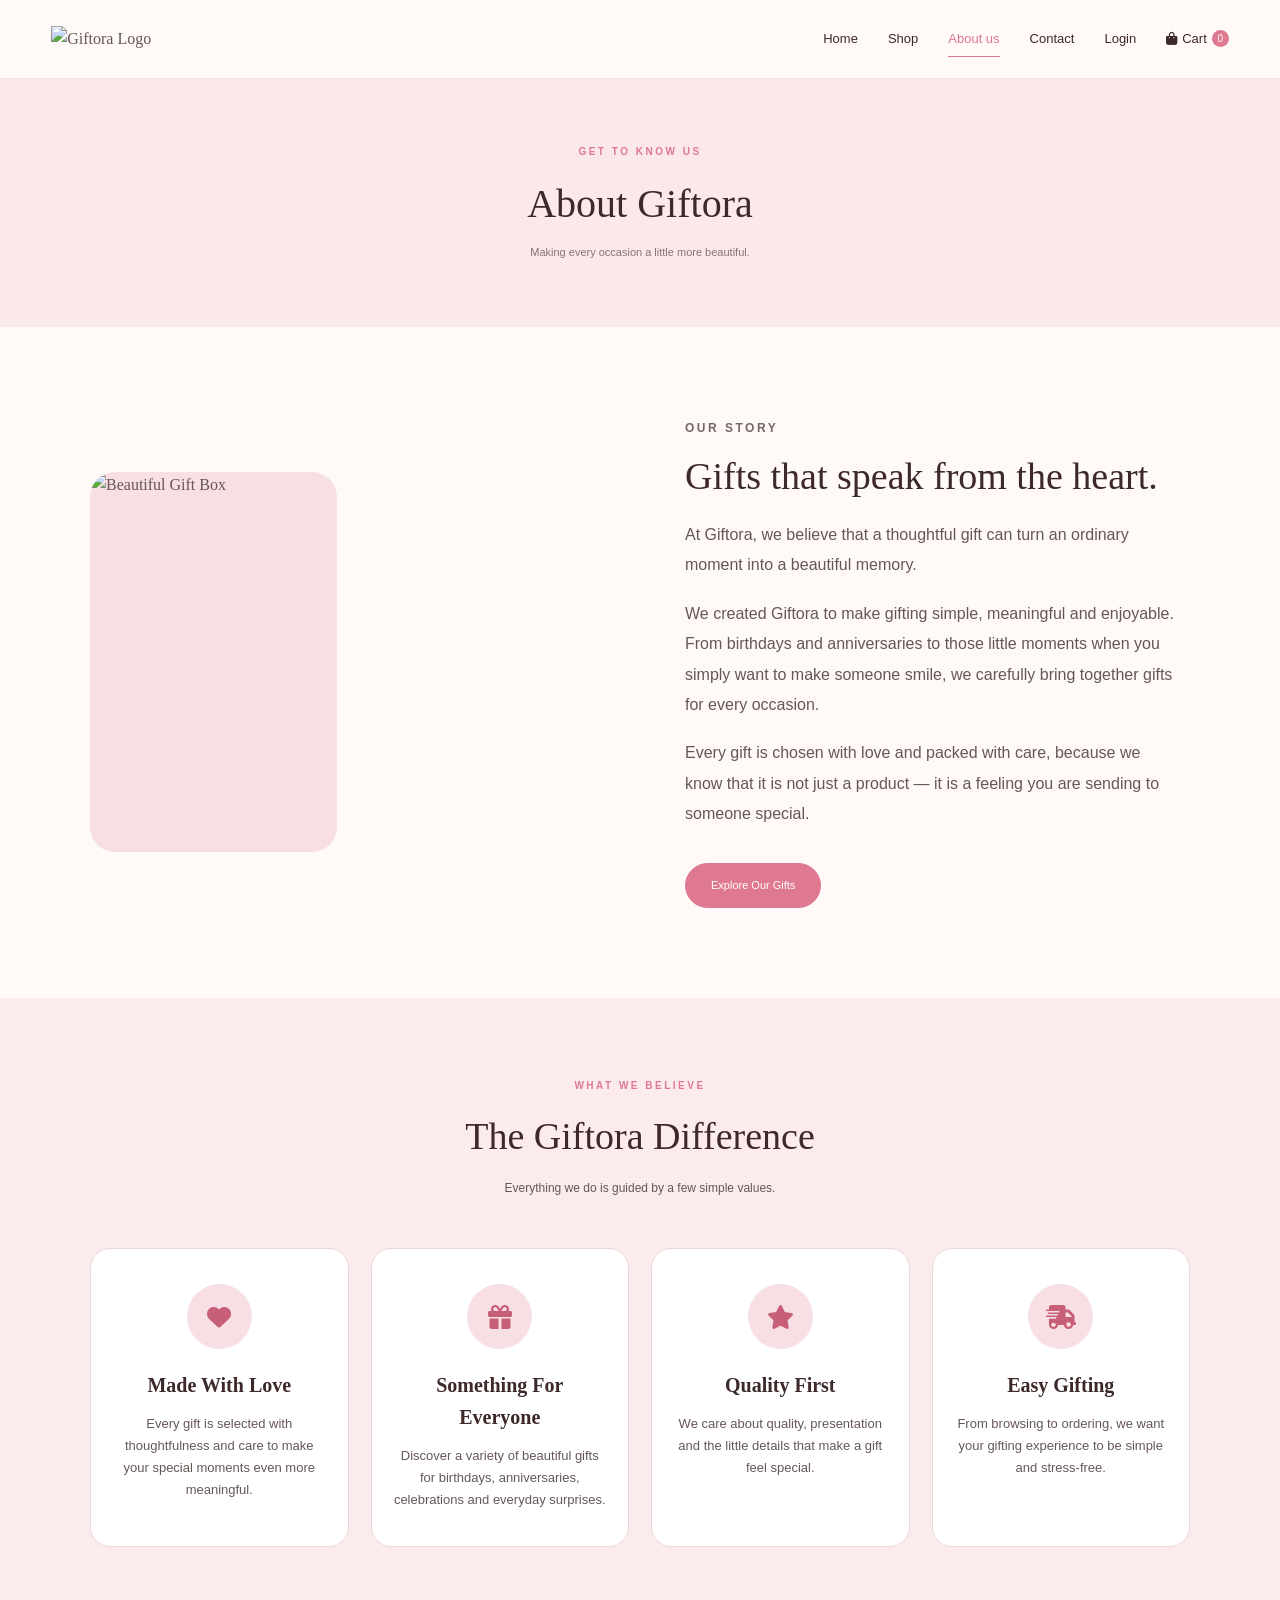
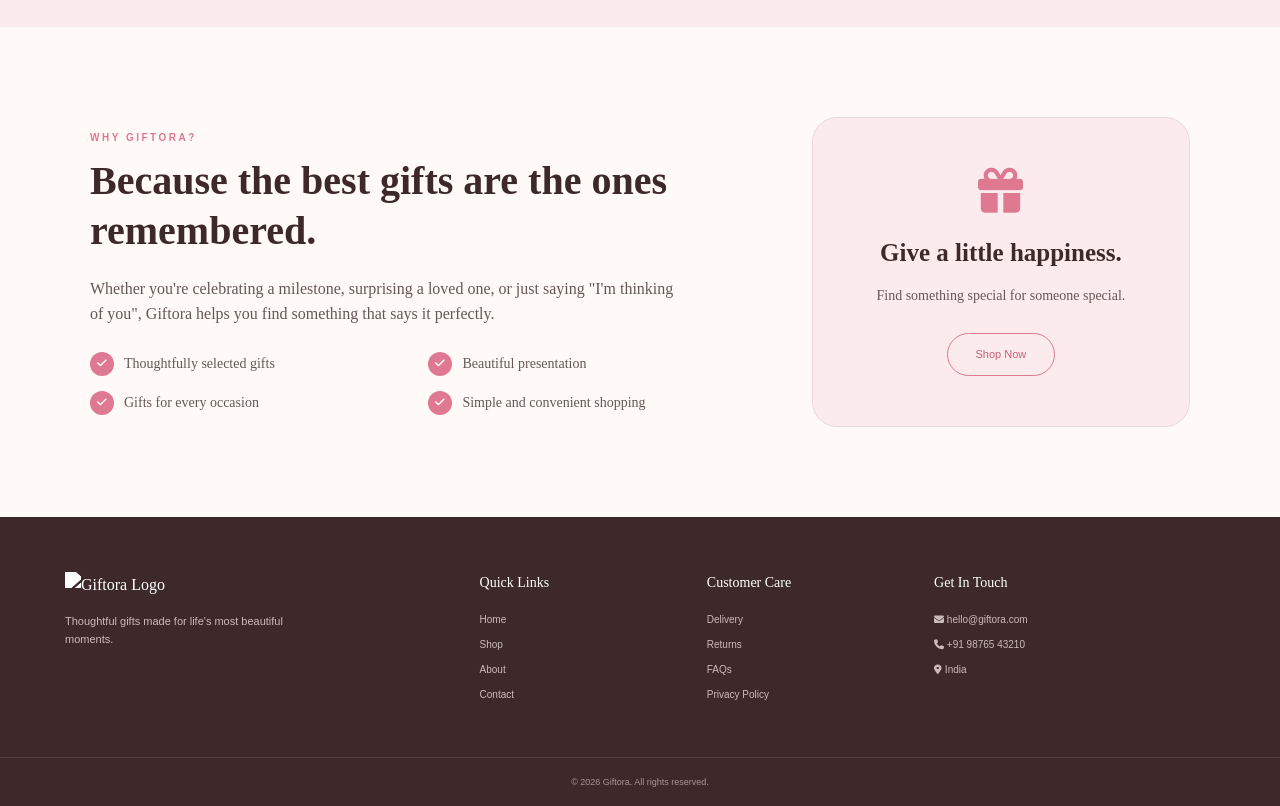
==== about.html @ 04ba8bd1 "Add files via upload" ====
<!DOCTYPE html>
<html lang="en">

<head>
    <meta charset="UTF-8">

    <meta name="viewport"
        content="width=device-width, initial-scale=1.0">

    <title>Giftora | About Us</title>

   <link rel="stylesheet" href="style.css">

    <!-- Font Awesome -->
    <link rel="stylesheet"
        href="https://cdnjs.cloudflare.com/ajax/libs/font-awesome/6.5.2/css/all.min.css">
</head>


<body>


<!-- =====================================================
     NAVBAR
===================================================== -->

<header class="navbar">

    <div class="nav-container">

        <a href="index.html" class="logo">
            <img src="images/logo.png"
                 alt="Giftora Logo">
        </a>


        <nav class="nav-links" id="navLinks">

            <a href="index.html">
                Home
            </a>

            <a href="products.html">
                Shop
            </a>

            <a href="about.html" class="active">
                About us
            </a>

            <a href="contact.html">
                Contact
            </a>

            <a href="login.html">
                Login
            </a>

            <a href="cart.html" class="cart-link">

                <i class="fa-solid fa-bag-shopping"></i>

                Cart

                <span id="cart-count">0</span>

            </a>

        </nav>


        <button class="menu-btn"
                id="menuBtn"
                aria-label="Open menu">

            <i class="fa-solid fa-bars"></i>

        </button>

    </div>

</header>



<!-- =====================================================
     PAGE HEADER
===================================================== -->

<section class="page-header">

    <p class="eyebrow">
        GET TO KNOW US
    </p>

    <h1>
        About Giftora
    </h1>

    <p>
        Making every occasion a little more beautiful.
    </p>

</section>



<!-- =====================================================
     OUR STORY
===================================================== -->

<section class="about-story">

    <div class="about-image">

        <img src="images/gift.jpg"
             alt="Beautiful Gift Box">

    </div>


    <div class="about-content">

        <p class="eyebrow">
            OUR STORY
        </p>

        <h2>
            Gifts that speak
            from the heart.
        </h2>

        <p>
            At Giftora, we believe that a thoughtful gift
            can turn an ordinary moment into a beautiful
            memory.
        </p>

        <p>
            We created Giftora to make gifting simple,
            meaningful and enjoyable. From birthdays and
            anniversaries to those little moments when you
            simply want to make someone smile, we carefully
            bring together gifts for every occasion.
        </p>

        <p>
            Every gift is chosen with love and packed with
            care, because we know that it is not just a
            product — it is a feeling you are sending to
            someone special.
        </p>

        <a href="products.html"
           class="primary-btn">

            Explore Our Gifts

        </a>

    </div>

</section>



<!-- =====================================================
     OUR VALUES
===================================================== -->

<section class="about-values">

    <div class="section-heading">

        <p class="eyebrow">
            WHAT WE BELIEVE
        </p>

        <h2>
            The Giftora Difference
        </h2>

        <p>
            Everything we do is guided by a few simple
            values.
        </p>

    </div>


    <div class="values-grid">


        <!-- VALUE 1 -->

        <div class="value-card">

            <div class="value-icon">

                <i class="fa-solid fa-heart"></i>

            </div>

            <h3>
                Made With Love
            </h3>

            <p>
                Every gift is selected with thoughtfulness
                and care to make your special moments even
                more meaningful.
            </p>

        </div>



        <!-- VALUE 2 -->

        <div class="value-card">

            <div class="value-icon">

                <i class="fa-solid fa-gift"></i>

            </div>

            <h3>
                Something For Everyone
            </h3>

            <p>
                Discover a variety of beautiful gifts for
                birthdays, anniversaries, celebrations and
                everyday surprises.
            </p>

        </div>



        <!-- VALUE 3 -->

        <div class="value-card">

            <div class="value-icon">

                <i class="fa-solid fa-star"></i>

            </div>

            <h3>
                Quality First
            </h3>

            <p>
                We care about quality, presentation and the
                little details that make a gift feel special.
            </p>

        </div>



        <!-- VALUE 4 -->

        <div class="value-card">

            <div class="value-icon">

                <i class="fa-solid fa-truck-fast"></i>

            </div>

            <h3>
                Easy Gifting
            </h3>

            <p>
                From browsing to ordering, we want your
                gifting experience to be simple and
                stress-free.
            </p>

        </div>

    </div>

</section>



<!-- =====================================================
     WHY GIFTORA
===================================================== -->

<section class="about-highlight">

    <div class="highlight-content">

        <p class="eyebrow">
            WHY GIFTORA?
        </p>

        <h2>
            Because the best gifts
            are the ones remembered.
        </h2>

        <p>
            Whether you're celebrating a milestone,
            surprising a loved one, or just saying
            "I'm thinking of you", Giftora helps you
            find something that says it perfectly.
        </p>


        <div class="highlight-points">

            <div class="highlight-point">

                <i class="fa-solid fa-check"></i>

                <span>
                    Thoughtfully selected gifts
                </span>

            </div>


            <div class="highlight-point">

                <i class="fa-solid fa-check"></i>

                <span>
                    Beautiful presentation
                </span>

            </div>


            <div class="highlight-point">

                <i class="fa-solid fa-check"></i>

                <span>
                    Gifts for every occasion
                </span>

            </div>


            <div class="highlight-point">

                <i class="fa-solid fa-check"></i>

                <span>
                    Simple and convenient shopping
                </span>

            </div>

        </div>

    </div>


    <div class="highlight-box">

        <i class="fa-solid fa-gift"></i>

        <h3>
            Give a little happiness.
        </h3>

        <p>
            Find something special for someone special.
        </p>

        <a href="products.html"
           class="secondary-btn">

            Shop Now

        </a>

    </div>

</section>



<!-- =====================================================
     FOOTER
===================================================== -->

<footer>

    <div class="footer-container">


        <!-- BRAND -->

        <div class="footer-brand">

            <img src="images/logo.png"
                 alt="Giftora Logo">

            <p>
                Thoughtful gifts made for life's
                most beautiful moments.
            </p>

        </div>



        <!-- QUICK LINKS -->

        <div class="footer-column">

            <h3>
                Quick Links
            </h3>

            <a href="index.html">
                Home
            </a>

            <a href="products.html">
                Shop
            </a>

            <a href="about.html">
                About
            </a>

            <a href="contact.html">
                Contact
            </a>

        </div>



        <!-- CUSTOMER CARE -->

        <div class="footer-column">

            <h3>
                Customer Care
            </h3>

            <a href="#">
                Delivery
            </a>

            <a href="#">
                Returns
            </a>

            <a href="#">
                FAQs
            </a>

            <a href="#">
                Privacy Policy
            </a>

        </div>



        <!-- CONTACT -->

        <div class="footer-column">

            <h3>
                Get In Touch
            </h3>

            <p>
                <i class="fa-solid fa-envelope"></i>
                hello@giftora.com
            </p>

            <p>
                <i class="fa-solid fa-phone"></i>
                +91 98765 43210
            </p>

            <p>
                <i class="fa-solid fa-location-dot"></i>
                India
            </p>

        </div>

    </div>


    <div class="footer-bottom">

        <p>
            © 2026 Giftora. All rights reserved.
        </p>

    </div>

</footer>



<!-- =====================================================
     JAVASCRIPT
===================================================== -->

<script>

/* MOBILE MENU */

const menuBtn = document.getElementById("menuBtn");
const navLinks = document.getElementById("navLinks");

if (menuBtn) {

    menuBtn.addEventListener("click", function () {

        navLinks.classList.toggle("show");

    });

}


/* CART COUNT */

function updateCartCount() {

    const cart =
        JSON.parse(
            localStorage.getItem("giftoraCart")
        ) || [];


    const count =
        cart.reduce(function(total, item) {

            return total + (item.quantity || 0);

        }, 0);


    const cartCount =
        document.getElementById("cart-count");


    if (cartCount) {

        cartCount.textContent = count;

    }

}


updateCartCount();

</script>


</body>

</html>
---- style.css ----
* {
margin: 0;
padding: 0;
box-sizing: border-box;
}
:root {
--cream: #fffaf7;
--light-pink: #fcebed;
--soft-pink: #f7dfe4;
--pink: #df7891;
--dark-pink: #c85f79;
--brown: #3d2929;
--text: #665757;
--white: #ffffff;
--border: #ead9d9;
}
html {
scroll-behavior: smooth;
}
body {
font-family: Georgia, "Times New Roman", serif;
background: var(--cream);
color: var(--text);
line-height: 1.6;
}
a {
text-decoration: none;
color: inherit;
}
button,
input {
font-family: inherit;
}
img {
max-width: 100%;
display: block;
}
.navbar {
width: 100%;
background: rgba(255, 250, 247, 0.98);
border-bottom: 1px solid #eee1df;
position: sticky;
top: 0;
z-index: 1000;
}
.nav-container {
width: 92%;
max-width: 1200px;
min-height: 78px;
margin: auto;
display: flex;
align-items: center;
justify-content: space-between;
}
.logo {
display: flex;
align-items: center;
width: 125px;
}
.logo img {
width: 125px;
height: auto;
object-fit: contain;
}
.nav-links {
display: flex;
align-items: center;
gap: 30px;
}
.nav-links a {
font-family: Arial, sans-serif;
font-size: 13px;
color: var(--brown);
position: relative;
transition: 0.3s ease;
}
.nav-links a:hover {
color: var(--pink);
}
.nav-links a.active {
color: var(--pink);
}
.nav-links a.active::after {
content: "";
position: absolute;
width: 100%;
height: 1px;
background: var(--pink);
bottom: -8px;
left: 0;
}
.cart-link {
display: flex;
align-items: center;
gap: 5px;
}
#cart-count {
background: var(--pink);
color: white;
font-family: Arial, sans-serif;
font-size: 10px;
min-width: 17px;
height: 17px;
border-radius: 50%;
display: flex;
align-items: center;
justify-content: center;
}
.menu-btn {
display: none;
border: none;
background: transparent;
font-size: 25px;
cursor: pointer;
color: var(--brown);
}
.hero {
background: var(--cream);
padding: 45px 0 55px;
}
.hero-container {
width: 92%;
max-width: 1200px;
min-height: 430px;
margin: auto;
background: #fff3f1;
display: flex;
align-items: center;
justify-content: space-between;
padding: 45px 75px;
overflow: hidden;
}
.hero-content {
width: 52%;
}
.eyebrow {
font-family: Arial, sans-serif;
color: var(--pink);
font-size: 10px;
letter-spacing: 2.5px;
font-weight: 600;
margin-bottom: 12px;
}
.hero h1 {
font-size: clamp(40px, 5vw, 65px);
line-height: 1.05;
color: var(--brown);
font-weight: 500;
margin-bottom: 22px;
}
.hero h1 span {
color: var(--pink);
font-style: italic;
}
.hero-description {
font-family: Arial, sans-serif;
font-size: 14px;
line-height: 1.8;
color: #776767;
max-width: 470px;
margin-bottom: 28px;
}
.hero-buttons {
display: flex;
align-items: center;
gap: 12px;
}
.primary-btn {
display: inline-flex;
align-items: center;
justify-content: center;
background: var(--pink);
color: white;
font-family: Arial, sans-serif;
font-size: 11px;
padding: 11px 22px;
border-radius: 4px;
border: 1px solid var(--pink);
transition: 0.3s ease;
}
.primary-btn:hover {
background: var(--dark-pink);
border-color: var(--dark-pink);
transform: translateY(-2px);
}
.secondary-btn {
display: inline-flex;
align-items: center;
justify-content: center;
color: var(--pink);
font-family: Arial, sans-serif;
font-size: 11px;
padding: 11px 22px;
border: 1px solid var(--pink);
border-radius: 4px;
transition: 0.3s ease;
}
.secondary-btn:hover {
background: var(--pink);
color: white;
}
.hero-image {
    width: 42%;
    display: flex;
    justify-content: center;
    align-items: center;
}

.hero-circle {
    width: 320px;
    height: 320px;
    background: #f5d6dc;
    border-radius: 50%;
    padding: 15px;
    overflow: hidden;

    display: flex;
    justify-content: center;
    align-items: center;
}

.hero-circle img {
    width: 100%;
    height: 100%;
    object-fit: cover;
    object-position: center;
    border-radius: 50%;
    display: block;
}
.section-heading {
text-align: center;
margin-bottom: 38px;
}
.section-heading h2 {
font-size: 31px;
color: var(--brown);
font-weight: 500;
margin-bottom: 8px;
}
.section-heading > p:last-child {
font-family: Arial, sans-serif;
font-size: 12px;
color: #8a7b7b;
}
.occasion-section {
width: 92%;
max-width: 1200px;
margin: auto;
padding: 70px 0;
}
.occasion-grid {
display: grid;
grid-template-columns: repeat(5, 1fr);
gap: 15px;
}
.occasion-card {
background: white;
border: 1px solid var(--border);
min-height: 135px;
padding: 22px 12px;
text-align: center;
transition: 0.3s ease;
}
.occasion-card:hover {
transform: translateY(-5px);
box-shadow: 0 10px 25px rgba(80, 40, 40, 0.08);
}
.occasion-icon {
width: 45px;
height: 45px;
margin: auto auto 10px;
border-radius: 50%;
background: var(--light-pink);
display: flex;
align-items: center;
justify-content: center;
font-size: 21px;
}
.occasion-card h3 {
font-size: 15px;
font-weight: 500;
color: var(--brown);
margin-bottom: 3px;
}
.occasion-card p {
font-family: Arial, sans-serif;
font-size: 9px;
color: #998989;
}
.featured-section {
background: #fff0f2;
padding: 75px 4%;
}
.product-grid {
width: 92%;
max-width: 1200px;
margin: auto;
display: grid;
grid-template-columns: repeat(4, 1fr);
gap: 18px;
}
.product-card {
background: white;
border: 1px solid #eedede;
overflow: hidden;
transition: 0.3s ease;
}
.product-card:hover {
transform: translateY(-5px);
box-shadow: 0 12px 30px rgba(70, 30, 30, 0.08);
}
.product-image {
height: 190px;
background: #f8dfe4;
display: flex;
align-items: center;
justify-content: center;
overflow: hidden;
}
.product-image img {
width: 100%;
height: 100%;
object-fit: cover;
transition: 0.4s ease;
}
.product-card:hover .product-image img {
transform: scale(1.04);
}
.product-info {
padding: 16px;
}
.product-category {
font-family: Arial, sans-serif;
color: var(--pink);
font-size: 9px;
text-transform: uppercase;
letter-spacing: 1px;
margin-bottom: 5px;
}
.product-info h3 {
color: var(--brown);
font-size: 16px;
font-weight: 500;
margin-bottom: 7px;
}
.product-price {
color: var(--pink);
font-family: Arial, sans-serif;
font-weight: bold;
font-size: 14px;
margin-bottom: 13px;
}
.product-actions {
display: flex;
gap: 7px;
}
.add-cart-btn {
flex: 1;
background: var(--pink);
color: white;
border: 1px solid var(--pink);
padding: 8px 5px;
font-family: Arial, sans-serif;
font-size: 10px;
cursor: pointer;
border-radius: 3px;
transition: 0.3s ease;
}
.add-cart-btn:hover {
background: var(--dark-pink);
}
.view-btn {
display: flex;
align-items: center;
justify-content: center;
flex: 0.7;
color: var(--pink);
border: 1px solid var(--pink);
font-family: Arial, sans-serif;
font-size: 10px;
border-radius: 3px;
}
.view-btn:hover {
background: var(--pink);
color: white;
}
.section-button {
text-align: center;
margin-top: 35px;
}
.why-section {
padding: 75px 4%;
background: #fbe9ec;
}
.why-grid {
width: 92%;
max-width: 1100px;
margin: auto;
display: grid;
grid-template-columns: repeat(4, 1fr);
gap: 18px;
}
.why-card {
background: #fffafa;
padding: 25px 18px;
text-align: center;
border: 1px solid #f0dddd;
}
.why-icon {
font-size: 28px;
margin-bottom: 10px;
}
.why-card h3 {
color: var(--brown);
font-size: 15px;
font-weight: 500;
margin-bottom: 8px;
}
.why-card p {
font-family: Arial, sans-serif;
font-size: 10px;
line-height: 1.7;
color: #827272;
}
.how-section {
padding: 75px 4%;
background: var(--cream);
}
.how-grid {
width: 90%;
max-width: 950px;
margin: auto;
display: grid;
grid-template-columns: repeat(3, 1fr);
gap: 35px;
}
.how-card {
position: relative;
text-align: center;
padding: 25px;
}
.step-number {
display: block;
font-family: Arial, sans-serif;
font-size: 11px;
color: var(--pink);
letter-spacing: 2px;
margin-bottom: 15px;
}
.how-card h3 {
font-size: 18px;
color: var(--brown);
font-weight: 500;
margin-bottom: 8px;
}
.how-card p {
font-family: Arial, sans-serif;
font-size: 11px;
color: #847575;
}
.special-section {
background: #f5dfe3;
padding: 65px 20px;
text-align: center;
}
.special-content {
max-width: 650px;
margin: auto;
}
.special-section h2 {
color: var(--brown);
font-size: 35px;
line-height: 1.2;
font-weight: 500;
margin-bottom: 12px;
}
.special-section p:not(.eyebrow) {
font-family: Arial, sans-serif;
font-size: 12px;
color: #786969;
margin-bottom: 23px;
}
.reviews-section {
background: var(--cream);
padding: 75px 4%;
}
.review-grid {
width: 92%;
max-width: 1100px;
margin: auto;
display: grid;
grid-template-columns: repeat(3, 1fr);
gap: 20px;
}
.review-card {
background: white;
border: 1px solid var(--border);
padding: 28px;
text-align: center;
}
.stars {
color: #e4a64e;
font-size: 13px;
letter-spacing: 3px;
margin-bottom: 12px;
}
.review-card > p {
font-family: Arial, sans-serif;
font-size: 11px;
color: #766767;
line-height: 1.8;
margin-bottom: 17px;
}
.review-card h4 {
color: var(--brown);
font-size: 14px;
font-weight: 500;
}
.review-card span {
font-family: Arial, sans-serif;
font-size: 9px;
color: #a49494;
}
footer {
background: var(--brown);
color: white;
padding-top: 55px;
}
.footer-container {
width: 92%;
max-width: 1150px;
margin: auto;
display: grid;
grid-template-columns: 2fr 1fr 1fr 1.5fr;
gap: 40px;
padding-bottom: 45px;
}
.footer-brand {
display: flex;
flex-direction: column;
align-items: flex-start;
}
.footer-brand img {
width: 130px;
height: auto;
max-height: 65px;
object-fit: contain;
display: block;
margin-bottom: 15px;
opacity: 1;
filter: brightness(0) invert(1);
}
.footer-brand p {
font-family: Arial, sans-serif;
color: #cbbbbb;
font-size: 11px;
max-width: 230px;
}
.footer-column h3 {
font-size: 14px;
font-weight: 500;
margin-bottom: 17px;
}
.footer-column a,
.footer-column p {
display: block;
font-family: Arial, sans-serif;
font-size: 10px;
color: #cbbbbb;
margin-bottom: 9px;
transition: 0.3s ease;
}
.footer-column a:hover {
color: white;
}
.footer-bottom {
border-top: 1px solid #574545;
text-align: center;
padding: 17px;
}
.footer-bottom p {
font-family: Arial, sans-serif;
font-size: 9px;
color: #a99595;
}
.page-header {
background: #fbe8eb;
text-align: center;
padding: 65px 20px;
}
.page-header h1 {
font-size: 40px;
color: var(--brown);
font-weight: 500;
margin: 8px 0;
}
.page-header > p:last-child {
font-family: Arial, sans-serif;
font-size: 11px;
color: #847474;
}
.products-page {
width: 92%;
max-width: 1200px;
margin: auto;
padding: 65px 0;
}
.filters {
text-align: center;
margin-bottom: 40px;
}
.filter-btn {
background: transparent;
color: var(--brown);
border: 1px solid #e4cccc;
padding: 9px 20px;
margin: 4px;
border-radius: 20px;
font-family: Arial, sans-serif;
font-size: 10px;
cursor: pointer;
transition: 0.3s ease;
}
.filter-btn:hover,
.filter-btn.active-filter {
background: var(--pink);
color: white;
border-color: var(--pink);
}
.details-container {
width: 92%;
max-width: 1100px;
min-height: 620px;
margin: auto;
padding: 80px 0;
display: flex;
align-items: center;
gap: 70px;
}
.details-image {
width: 50%;
height: 450px;
background: #f7dfe4;
display: flex;
align-items: center;
justify-content: center;
overflow: hidden;
}
.details-image img {
width: 100%;
height: 100%;
object-fit: cover;
}
.details-content {
flex: 1;
}
.details-content h1 {
color: var(--brown);
font-size: 40px;
font-weight: 500;
margin: 8px 0 15px;
}
.details-content .product-price {
font-size: 22px;
}
.details-description {
font-family: Arial, sans-serif;
font-size: 13px;
color: #766767;
line-height: 1.8;
margin: 20px 0 25px;
}
.quantity {
width: 60px;
height: 40px;
border: 1px solid #decaca;
text-align: center;
margin-right: 8px;
}
.about-story {
width: 90%;
max-width: 1100px;
margin: 80px auto;
display: grid;
grid-template-columns: 1fr 1fr;
gap: 70px;
align-items: center;
}
.about-image {
width: 100%;
height: 480px;
overflow: hidden;
border-radius: 25px;
background: var(--soft-pink);
}
.about-image img {
width: 100%;
height: 100%;
object-fit: cover;
display: block;
}
.about-content {
padding: 10px;
}
.about-content h2 {
font-size: 42px;
line-height: 1.2;
color: var(--brown);
margin-bottom: 25px;
}
.about-content p:not(.eyebrow) {
margin-bottom: 18px;
font-size: 16px;
color: var(--text);
}
.about-content .primary-btn {
display: inline-block;
margin-top: 15px;
padding: 13px 25px;
background: var(--pink);
color: var(--white);
text-decoration: none;
border-radius: 25px;
transition: 0.3s ease;
}
.about-content .primary-btn:hover {
background: var(--dark-pink);
transform: translateY(-2px);
}
.about-values {
padding: 80px 5%;
background: var(--light-pink);
}
.about-values .section-heading {
text-align: center;
max-width: 650px;
margin: 0 auto 50px;
}
.about-values .section-heading h2 {
color: var(--brown);
font-size: 38px;
margin-bottom: 12px;
}
.about-values .section-heading > p:last-child {
color: var(--text);
}
.values-grid {
width: 100%;
max-width: 1100px;
margin: auto;
display: grid;
grid-template-columns: repeat(4, 1fr);
gap: 22px;
}
.value-card {
background: var(--white);
padding: 35px 22px;
text-align: center;
border-radius: 20px;
border: 1px solid var(--border);
transition: 0.3s ease;
}
.value-card:hover {
transform: translateY(-7px);
box-shadow: 0 12px 30px rgba(61, 41, 41, 0.08);
}
.value-icon {
width: 65px;
height: 65px;
margin: 0 auto 20px;
display: flex;
align-items: center;
justify-content: center;
border-radius: 50%;
background: var(--soft-pink);
color: var(--dark-pink);
font-size: 24px;
}
.value-card h3 {
color: var(--brown);
font-size: 20px;
margin-bottom: 12px;
}
.value-card p {
font-family: Arial, sans-serif;
color: var(--text);
font-size: 13px;
line-height: 1.7;
}
.about-highlight {
width: 90%;
max-width: 1100px;
margin: 90px auto;
display: grid;
grid-template-columns: 1.4fr 0.8fr;
gap: 60px;
align-items: center;
}
.highlight-content .eyebrow {
margin-bottom: 10px;
}
.highlight-content h2 {
color: var(--brown);
font-size: 40px;
line-height: 1.25;
margin-bottom: 20px;
}
.highlight-content > p:not(.eyebrow) {
max-width: 600px;
margin-bottom: 25px;
}
.highlight-points {
display: grid;
grid-template-columns: 1fr 1fr;
gap: 15px;
}
.highlight-point {
display: flex;
align-items: center;
gap: 10px;
color: var(--text);
font-size: 14px;
}
.highlight-point i {
width: 24px;
height: 24px;
display: flex;
align-items: center;
justify-content: center;
border-radius: 50%;
background: var(--pink);
color: white;
font-size: 11px;
}
.highlight-box {
background: var(--light-pink);
padding: 50px 35px;
text-align: center;
border-radius: 25px;
border: 1px solid var(--border);
}
.highlight-box > i {
font-size: 45px;
color: var(--pink);
margin-bottom: 20px;
}
.highlight-box h3 {
color: var(--brown);
font-size: 25px;
margin-bottom: 12px;
}
.highlight-box p {
font-size: 14px;
margin-bottom: 25px;
}
.highlight-box .secondary-btn {
display: inline-block;
padding: 12px 28px;
border: 1px solid var(--pink);
border-radius: 25px;
color: var(--dark-pink);
text-decoration: none;
transition: 0.3s ease;
}
.highlight-box .secondary-btn:hover {
background: var(--pink);
color: var(--white);
}
@media (max-width: 900px) {
.about-story {
grid-template-columns: 1fr;
gap: 40px;
}
.about-image {
height: 400px;
}
.values-grid {
grid-template-columns: repeat(2, 1fr);
}
.about-highlight {
grid-template-columns: 1fr;
gap: 40px;
}
}
@media (max-width: 600px) {
.about-story {
width: 92%;
margin: 50px auto;
}
.about-image {
height: 300px;
}
.about-content h2 {
font-size: 32px;
}
.about-values {
padding: 60px 5%;
}
.about-values .section-heading h2 {
font-size: 30px;
}
.values-grid {
grid-template-columns: 1fr;
}
.about-highlight {
width: 92%;
margin: 60px auto;
}
.highlight-content h2 {
font-size: 30px;
}
.highlight-points {
grid-template-columns: 1fr;
}
.highlight-box {
padding: 40px 25px;
}
}
.login-page {
min-height: 100vh;
background: #fffaf7;
display: flex;
align-items: center;
justify-content: center;
padding: 40px 20px;
}
.login-container {
width: 100%;
display: flex;
justify-content: center;
align-items: center;
}
.login-card {
width: 100%;
max-width: 570px;
min-height: 470px;
background: #ffffff;
border-radius: 10px;
padding: 55px 70px 50px;
box-shadow:
0 5px 25px rgba(61, 41, 41, 0.04);
}
.login-logo {
display: flex;
justify-content: center;
align-items: center;
margin-bottom: 55px;
text-decoration: none;
}
.login-logo img {
width: 145px;
height: auto;
display: block;
object-fit: contain;
}
.login-field {
display: grid;
grid-template-columns: 80px 15px 1fr;
align-items: center;
margin-bottom: 22px;
}
.login-field label {
font-family: Arial, sans-serif;
font-size: 14px;
color: #3d2929;
}
.login-field > span {
font-family: Arial, sans-serif;
font-size: 14px;
color: #665757;
text-align: center;
}
.login-field input {
width: 100%;
height: 34px;
border: none;
outline: none;
background: #e4e4e4;
padding: 7px 10px;
font-family: Arial, sans-serif;
font-size: 11px;
color: #665757;
}
.login-field input::placeholder {
color: #b7b7b7;
}
.login-field input:focus {
background: #dddddd;
box-shadow:
0 0 0 1px #df7891;
}
.forgot-password {
text-align: right;
margin-top: -8px;
margin-bottom: 18px;
padding-right: 15px;
}
.forgot-password a {
font-family: Arial, sans-serif;
font-size: 10px;
color: #665757;
text-decoration: none;
}
.forgot-password a:hover {
color: #df7891;
}
.login-btn {
display: block;
width: 80px;
height: 28px;
margin: 0 auto;
border: none;
border-radius: 20px;
background: #df7891;
color: #ffffff;
font-family: Arial, sans-serif;
font-size: 10px;
cursor: pointer;
transition: 0.3s ease;
}
.login-btn:hover {
background: #c85f79;
transform: translateY(-1px);
}
.register-text {
text-align: center;
margin-top: 25px;
font-family: Arial, sans-serif;
font-size: 9px;
color: #8a7a7a;
line-height: 1.5;
}
.register-text p {
margin: 0;
}
.register-text a {
color: #665757;
text-decoration: none;
}
.register-text a:hover {
color: #df7891;
}
.login-message {
display: none;
text-align: center;
margin-top: 18px;
font-family: Arial, sans-serif;
font-size: 11px;
}
@media (max-width: 600px) {
.login-page {
padding: 25px 15px;
}
.login-card {
max-width: 100%;
padding: 45px 30px 40px;
min-height: auto;
}
.login-logo {
margin-bottom: 40px;
}
.login-logo img {
width: 125px;
}
.login-field {
grid-template-columns: 70px 12px 1fr;
margin-bottom: 20px;
}
.login-field label {
font-size: 13px;
}
.forgot-password {
padding-right: 5px;
}
}
.cart-navbar {
width: 100%;
min-height: 60px;
background: #ffffff;
display: flex;
align-items: center;
justify-content: space-between;
padding: 8px 6%;
border-bottom: 1px solid #f1e7e7;
}
.cart-logo {
display: flex;
align-items: center;
}
.cart-logo img {
width: 95px;
height: auto;
display: block;
}
.cart-navbar nav {
display: flex;
align-items: center;
gap: 24px;
}
.cart-navbar nav a {
font-family: Arial, sans-serif;
font-size: 10px;
color: #3d2929;
text-decoration: none;
transition: 0.2s ease;
}
.cart-navbar nav a:hover {
color: #df7891;
}
.cart-title {
text-align: center;
background: #fffaf7;
padding: 25px 20px 18px;
}
.cart-title h1 {
color: #3d2929;
font-size: 25px;
font-weight: 500;
margin-bottom: 2px;
}
.cart-title p {
font-family: Arial, sans-serif;
font-size: 9px;
color: #8a7777;
}
.cart-area {
width: 100%;
background: #fcebed;
padding: 20px 7% 35px;
display: grid;
grid-template-columns: 1.35fr 0.65fr;
gap: 25px;
align-items: start;
}
.cart-items-section > h2,
.summary-section > h2 {
color: #3d2929;
font-size: 17px;
font-weight: 500;
margin-bottom: 12px;
}
.figma-cart-box {
background: #ffffff;
border-radius: 8px;
padding: 20px 15px;
min-height: 195px;
}
.figma-cart-item {
width: 100%;
display: flex;
align-items: center;
gap: 15px;
padding: 0 5px 15px;
margin-bottom: 15px;
border-bottom: 1px solid #f0e5e5;
}
.figma-cart-item:last-child {
border-bottom: none;
margin-bottom: 0;
padding-bottom: 0;
}
.figma-product-image {
width: 70px;
height: 60px;
flex-shrink: 0;
background: #fcebed;
border-radius: 6px;
overflow: hidden;
display: flex;
align-items: center;
justify-content: center;
}
.figma-product-image img {
width: 100%;
height: 100%;
object-fit: cover;
display: block;
}
.figma-product-info {
flex: 1;
}
.figma-product-info h3 {
font-size: 11px;
color: #3d2929;
font-weight: 500;
margin-bottom: 2px;
}
.figma-product-info > p {
font-family: Arial, sans-serif;
font-size: 10px;
color: #3d2929;
margin-bottom: 5px;
}
.quantity {
display: flex;
align-items: center;
gap: 5px;
font-family: Arial, sans-serif;
font-size: 8px;
color: #665757;
}
.quantity button {
width: 16px;
height: 16px;
padding: 0;
border: 1px solid #e6cccc;
background: #ffffff;
color: #665757;
border-radius: 2px;
cursor: pointer;
font-size: 10px;
line-height: 14px;
}
.quantity button:hover {
background: #fcebed;
border-color: #df7891;
}
.quantity-number {
min-width: 12px;
text-align: center;
font-size: 9px;
}
.remove-item {
display: block;
margin-top: 5px;
border: none;
background: transparent;
color: #c85f79;
font-family: Arial, sans-serif;
font-size: 7px;
padding: 0;
cursor: pointer;
text-decoration: underline;
}
.remove-item:hover {
color: #9f4059;
}
.figma-empty-cart {
display: none;
background: #ffffff;
border-radius: 8px;
padding: 50px 20px;
text-align: center;
}
.figma-empty-cart p {
font-family: Arial, sans-serif;
font-size: 12px;
color: #665757;
margin-bottom: 12px;
}
.figma-empty-cart a {
display: inline-block;
padding: 7px 16px;
background: #df7891;
color: #ffffff;
border-radius: 15px;
font-family: Arial, sans-serif;
font-size: 9px;
text-decoration: none;
}
.summary-box {
background: #ffffff;
border-radius: 8px;
padding: 28px 25px;
min-height: 195px;
}
.figma-summary-row {
display: flex;
justify-content: space-between;
align-items: center;
margin-bottom: 16px;
font-family: Arial, sans-serif;
font-size: 10px;
color: #3d2929;
}
.figma-summary-row span:last-child {
font-weight: 500;
}
.summary-box hr {
border: none;
border-top: 1px solid #ead9d9;
margin: 15px 0;
}
.figma-total-row {
display: flex;
justify-content: space-between;
align-items: center;
font-family: Arial, sans-serif;
font-size: 11px;
color: #3d2929;
margin-bottom: 25px;
}
.figma-total-row span:last-child {
font-weight: bold;
}
.figma-checkout-btn {
display: block;
width: 105px;
min-height: 32px;
margin: 0 auto;
border: none;
border-radius: 18px;
background: #df7891;
color: #ffffff;
font-family: Arial, sans-serif;
font-size: 8px;
line-height: 1.2;
cursor: pointer;
transition: 0.3s ease;
}
.figma-checkout-btn:hover {
background: #c85f79;
transform: translateY(-1px);
}
.figma-checkout-details {
width: 100%;
background: #fffaf7;
padding: 25px 20px 35px;
text-align: center;
}
.figma-checkout-details h2 {
color: #3d2929;
font-size: 18px;
font-weight: 500;
margin-bottom: 20px;
}
#checkoutForm {
width: 100%;
max-width: 450px;
margin: 0 auto;
}
.checkout-field {
display: grid;
grid-template-columns: 145px 1fr;
align-items: center;
gap: 15px;
margin-bottom: 12px;
text-align: left;
}
.checkout-field label {
font-family: Arial, sans-serif;
font-size: 9px;
color: #3d2929;
}
.checkout-field input {
width: 100%;
height: 26px;
border: none;
outline: none;
background: #dddddd;
padding: 5px 8px;
font-family: Arial, sans-serif;
font-size: 9px;
color: #665757;
}
.checkout-field input:focus {
background: #d5d5d5;
box-shadow: 0 0 0 1px #df7891;
}
.payment-method {
text-align: left;
margin-top: 25px;
margin-left: 160px;
font-family: Arial, sans-serif;
font-size: 9px;
color: #3d2929;
}
.payment-method > p {
margin-bottom: 5px;
font-weight: 500;
}
.payment-method label {
display: block;
margin-bottom: 4px;
cursor: pointer;
}
.payment-method input {
margin-right: 5px;
accent-color: #df7891;
}
.figma-checkout-details .place-order-btn {
display: block;
width: 80px;
height: 27px;
margin: 20px auto 0;
border: none;
border-radius: 15px;
background: #df7891;
color: #ffffff;
font-family: Arial, sans-serif;
font-size: 8px;
cursor: pointer;
transition: 0.3s ease;
}
.figma-checkout-details .place-order-btn:hover {
background: #c85f79;
transform: translateY(-1px);
}
.order-message {
display: none;
margin-top: 12px;
font-family: Arial, sans-serif;
font-size: 10px;
color: #c85f79;
}
@media (max-width: 800px) {
.cart-navbar {
padding: 10px 5%;
}
.cart-navbar nav {
gap: 12px;
}
.cart-navbar nav a {
font-size: 9px;
}
.cart-area {
grid-template-columns: 1fr;
padding: 25px 5%;
}
.summary-section {
width: 100%;
}
}
@media (max-width: 600px) {
.cart-navbar {
min-height: 55px;
padding: 8px 4%;
}
.cart-logo img {
width: 80px;
}
.cart-navbar nav {
gap: 8px;
}
.cart-navbar nav a {
font-size: 7px;
}
.cart-title {
padding: 22px 15px 15px;
}
.cart-title h1 {
font-size: 21px;
}
.cart-area {
padding: 20px 4%;
}
.figma-cart-item {
gap: 10px;
}
.figma-product-image {
width: 60px;
height: 55px;
}
.figma-product-info h3 {
font-size: 10px;
}
.checkout-field {
grid-template-columns: 1fr;
gap: 5px;
margin-bottom: 15px;
}
.checkout-field input {
height: 30px;
}
.payment-method {
margin-left: 0;
margin-top: 20px;
}
}
.cart-section {
width: 92%;
max-width: 1050px;
margin: auto;
padding: 70px 0;
}
.cart-item {
background: white;
border: 1px solid var(--border);
padding: 18px;
margin-bottom: 15px;
display: flex;
align-items: center;
gap: 20px;
}
.cart-item-image {
width: 80px;
height: 80px;
background: #f8dfe4;
display: flex;
align-items: center;
justify-content: center;
overflow: hidden;
}
.cart-item-image img {
width: 100%;
height: 100%;
object-fit: cover;
}
.cart-item-info {
flex: 1;
}
.cart-item-info h3 {
color: var(--brown);
font-size: 15px;
font-weight: 500;
}
.cart-item-info p {
font-family: Arial, sans-serif;
font-size: 10px;
color: #887878;
}
.cart-quantity {
display: flex;
align-items: center;
gap: 10px;
}
.qty-btn {
width: 28px;
height: 28px;
background: var(--light-pink);
border: 1px solid #e5cccc;
cursor: pointer;
}
.remove-btn {
background: transparent;
border: none;
color: #b64f64;
font-family: Arial, sans-serif;
font-size: 10px;
cursor: pointer;
}
.cart-summary {
background: #fbe8eb;
padding: 30px;
margin-top: 30px;
text-align: right;
}
.cart-total {
color: var(--brown);
font-size: 22px;
margin-bottom: 18px;
}
.empty-cart {
text-align: center;
padding: 80px 20px;
}
.empty-cart h2 {
color: var(--brown);
font-weight: 500;
margin-bottom: 10px;
}
.empty-cart p {
font-family: Arial, sans-serif;
font-size: 12px;
color: #857575;
margin-bottom: 20px;
}
.login-section {
min-height: 650px;
padding: 70px 20px;
display: flex;
align-items: center;
justify-content: center;
background: #fff7f5;
}
.login-box {
width: 100%;
max-width: 420px;
background: white;
border: 1px solid var(--border);
padding: 40px;
}
.login-box h1 {
color: var(--brown);
font-size: 30px;
font-weight: 500;
margin-bottom: 5px;
}
.login-box > p {
font-family: Arial, sans-serif;
font-size: 11px;
color: #897979;
margin-bottom: 25px;
}
.login-box label {
display: block;
font-family: Arial, sans-serif;
font-size: 11px;
color: var(--brown);
margin: 15px 0 6px;
}
.login-box input {
width: 100%;
height: 42px;
border: 1px solid #dfcece;
padding: 0 12px;
outline: none;
font-family: Arial, sans-serif;
font-size: 11px;
}
.login-box input:focus {
border-color: var(--pink);
}
.full-btn {
width: 100%;
margin-top: 18px;
cursor: pointer;
border: none;
}
#loginMessage {
font-family: Arial, sans-serif;
font-size: 11px;
text-align: center;
margin-top: 15px;
}
.about-section {
width: 92%;
max-width: 1100px;
margin: auto;
padding: 80px 0;
display: flex;
align-items: center;
gap: 65px;
}
.about-image {
width: 48%;
height: 380px;
background: #f8dfe4;
display: flex;
align-items: center;
justify-content: center;
overflow: hidden;
}
.about-image img {
width: 100%;
height: 100%;
object-fit: cover;
}
.about-content {
flex: 1;
}
.about-content h2 {
color: var(--brown);
font-size: 38px;
font-weight: 500;
line-height: 1.2;
margin: 10px 0 20px;
}
.about-content p {
font-family: Arial, sans-serif;
font-size: 12px;
color: #766767;
line-height: 1.9;
margin-bottom: 15px;
}
.contact-section {
    width: 90%;
    max-width: 1000px;
    margin: auto;
    padding: 65px 0;
    display: grid;
    grid-template-columns: 1fr 1fr;
    gap: 60px;
    background: var(--cream);
    text-align: left;
}

/* LEFT SIDE */

.contact-info {
    padding: 20px 0;
}

.contact-info h2 {
    color: var(--brown);
    font-size: 34px;
    font-weight: 500;
    line-height: 1.3;
    margin: 10px 0 15px;
}

.contact-intro {
    font-family: Arial, sans-serif;
    font-size: 12px;
    color: #7d6d6d;
    line-height: 1.7;
    margin-bottom: 25px;
    max-width: 400px;
}

.contact-item {
    display: flex;
    align-items: center;
    gap: 14px;
    margin-bottom: 18px;
}

.contact-icon {
    width: 38px;
    height: 38px;
    background: var(--light-pink);
    color: var(--pink);
    border-radius: 50%;

    display: flex;
    align-items: center;
    justify-content: center;

    font-size: 14px;
}

.contact-item h3 {
    color: var(--brown);
    font-size: 13px;
    font-weight: 500;
    margin-bottom: 2px;
}

.contact-item p {
    font-family: Arial, sans-serif;
    font-size: 10px;
    color: #857575;
}

/* RIGHT SIDE - FORM */

.contact-form-box {
    background: white;
    border: 1px solid var(--border);
    padding: 30px;
}

.contact-form-box h2 {
    color: var(--brown);
    font-size: 25px;
    font-weight: 500;
    margin-bottom: 5px;
}

.contact-form-box > p {
    font-family: Arial, sans-serif;
    font-size: 10px;
    color: #897979;
    margin-bottom: 20px;
}

.form-group {
    margin-bottom: 14px;
}

.form-group label {
    display: block;
    font-family: Arial, sans-serif;
    font-size: 10px;
    color: var(--brown);
    margin-bottom: 5px;
}

.form-group input,
.form-group textarea {
    width: 100%;
    border: 1px solid #dfcece;
    padding: 10px;
    outline: none;
    font-family: Arial, sans-serif;
    font-size: 10px;
}

.form-group input {
    height: 38px;
}

.form-group textarea {
    height: 100px;
    resize: vertical;
}

.form-group input:focus,
.form-group textarea:focus {
    border-color: var(--pink);
}

.contact-submit {
    background: var(--pink);
    color: white;
    border: none;
    padding: 10px 20px;
    font-family: Arial, sans-serif;
    font-size: 10px;
    cursor: pointer;
    border-radius: 3px;
}

.contact-submit:hover {
    background: var(--dark-pink);
}

.form-message {
    font-family: Arial, sans-serif;
    font-size: 10px;
    color: var(--pink);
    margin-top: 10px;
}

/* HIDE FAQ FOR A SHORTER PAGE */

.faq-section {
    display: none;
}

/* MOBILE */

@media (max-width: 700px) {
    .contact-section {
        grid-template-columns: 1fr;
        gap: 30px;
        padding: 45px 0;
    }

    .contact-info {
        text-align: center;
    }

    .contact-intro {
        margin: auto auto 25px;
    }

    .contact-item {
        justify-content: center;
    }

    .contact-form-box {
        padding: 25px;
    }
}
@media (max-width: 900px) {
.nav-links {
gap: 15px;
}
.nav-links a {
font-size: 11px;
}
.hero-container {
padding: 40px;
}
.hero-circle {
width: 260px;
height: 260px;
}
.occasion-grid {
grid-template-columns: repeat(3, 1fr);
}
.product-grid {
grid-template-columns: repeat(2, 1fr);
}
.why-grid {
grid-template-columns: repeat(2, 1fr);
}
.footer-container {
grid-template-columns: repeat(2, 1fr);
}
.details-container {
gap: 35px;
}
}
@media (max-width: 650px) {
.nav-container {
min-height: 65px;
}
.logo,
.logo img {
width: 95px;
}
.menu-btn {
display: block;
}
.nav-links {
display: none;
position: absolute;
top: 65px;
left: 0;
width: 100%;
background: var(--cream);
padding: 20px;
flex-direction: column;
gap: 18px;
border-bottom: 1px solid #eadada;
}
.nav-links.show {
display: flex;
}
.nav-links a {
font-size: 12px;
}
.hero {
padding: 20px 0 35px;
}
.hero-container {
width: 94%;
padding: 40px 20px;
flex-direction: column;
text-align: center;
gap: 35px;
}
.hero-content {
width: 100%;
}
.hero h1 {
font-size: 39px;
}
.hero-description {
font-size: 12px;
}
.hero-buttons {
justify-content: center;
}
.hero-image {
width: 100%;
}
.hero-circle {
width: 230px;
height: 230px;
}
.section-heading h2 {
font-size: 27px;
}
.occasion-section {
padding: 50px 0;
}
.occasion-grid {
grid-template-columns: repeat(2, 1fr);
}
.featured-section {
padding: 55px 3%;
}
.product-grid {
grid-template-columns: 1fr;
width: 94%;
}
.product-image {
height: 220px;
}
.why-section {
padding: 55px 3%;
}
.why-grid {
grid-template-columns: 1fr;
width: 94%;
}
.how-section {
padding: 55px 3%;
}
.how-grid {
grid-template-columns: 1fr;
gap: 10px;
}
.special-section h2 {
font-size: 28px;
}
.review-grid {
grid-template-columns: 1fr;
width: 94%;
}
.footer-container {
grid-template-columns: 1fr;
gap: 30px;
}
.footer-brand {
align-items: flex-start;
}
.footer-brand img {
width: 120px;
}
.page-header {
padding: 50px 20px;
}
.page-header h1 {
font-size: 31px;
}
.details-container {
width: 90%;
padding: 50px 0;
flex-direction: column;
gap: 35px;
}
.details-image {
width: 100%;
height: 330px;
}
.details-content h1 {
font-size: 31px;
}
.cart-section {
width: 94%;
padding: 50px 0;
}
.cart-item {
flex-wrap: wrap;
gap: 12px;
}
.cart-item-info {
min-width: calc(100% - 100px);
}
.cart-quantity {
margin-left: 100px;
}
.login-section {
padding: 50px 15px;
}
.login-box {
padding: 30px 22px;
}
.about-section {
width: 90%;
padding: 55px 0;
flex-direction: column;
gap: 35px;
}
.about-image {
width: 100%;
height: 280px;
}
.about-content h2 {
font-size: 30px;
}
.contact-grid {
grid-template-columns: 1fr;
}
}
@media (max-width: 400px) {
.occasion-grid {
grid-template-columns: 1fr;
}
.hero h1 {
font-size: 34px;
}
.hero-buttons {
flex-direction: column;
width: 100%;
}
.hero-buttons a {
width: 100%;
}
.product-actions {
flex-direction: column;
}
.view-btn {
padding: 8px;
}
}
.product-details-page {
background: #fffaf7;
color: #3d2929;
}
.product-detail-container {
width: 100%;
max-width: 1050px;
margin: 0 auto;
padding: 55px 6% 50px;
display: grid;
grid-template-columns: 1fr 1fr;
gap: 65px;
align-items: center;
}
.product-detail-image {
background: #f7dfe4;
border-radius: 8px;
padding: 12px;
width: 100%;
max-width: 450px;
margin: 0 auto;
}
.product-detail-image img {
width: 100%;
height: 360px;
object-fit: cover;
display: block;
border-radius: 5px;
}
.product-detail-info {
text-align: center;
}
.product-detail-info h1 {
font-size: 24px;
font-weight: 500;
color: #3d2929;
margin-bottom: 8px;
}
.product-detail-description {
font-family: Arial, sans-serif;
font-size: 9px;
color: #665757;
line-height: 1.5;
max-width: 330px;
margin: 0 auto 10px;
}
.product-rating {
font-family: Arial, sans-serif;
font-size: 9px;
color: #3d2929;
margin-bottom: 7px;
}
.product-rating span {
color: #df7891;
}
.product-detail-price {
font-family: Arial, sans-serif;
font-size: 16px;
font-weight: 500;
color: #3d2929;
margin-bottom: 18px;
}
.customize-title {
font-family: Arial, sans-serif;
font-size: 10px;
color: #665757;
margin-bottom: 6px;
}
.customize-field {
display: flex;
justify-content: center;
align-items: center;
margin-bottom: 6px;
gap: 5px;
}
.customize-field label {
width: 55px;
text-align: right;
font-family: Arial, sans-serif;
font-size: 8px;
color: #665757;
}
.customize-field input,
.customize-field textarea {
width: 145px;
height: 20px;
border: 1px solid #bdaaaa;
background: #ffffff;
outline: none;
padding: 3px 5px;
font-family: Arial, sans-serif;
font-size: 8px;
color: #3d2929;
}
.customize-field textarea {
resize: none;
height: 28px;
}
.customize-field input:focus,
.customize-field textarea:focus {
border-color: #df7891;
}
.product-quantity {
display: flex;
justify-content: center;
align-items: center;
gap: 5px;
margin: 15px 0;
}
.product-quantity > span {
font-family: Arial, sans-serif;
font-size: 9px;
color: #665757;
margin-right: 3px;
}
.product-quantity button {
width: 18px;
height: 18px;
border: 1px solid #dfcaca;
background: #ffffff;
color: #665757;
cursor: pointer;
border-radius: 2px;
font-size: 10px;
}
.product-quantity button:hover {
background: #fcebed;
border-color: #df7891;
}
.product-quantity .quantity-number {
width: 18px;
text-align: center;
font-family: Arial, sans-serif;
font-size: 9px;
}
.product-detail-actions {
display: flex;
justify-content: center;
gap: 25px;
margin-top: 12px;
}
.product-detail-actions button {
width: 75px;
height: 26px;
border: none;
border-radius: 15px;
background: #df7891;
color: #ffffff;
font-family: Arial, sans-serif;
font-size: 8px;
cursor: pointer;
transition: 0.3s ease;
}
.product-detail-actions button:hover {
background: #c85f79;
transform: translateY(-1px);
}
.product-description-section {
background: #fcebed;
padding: 30px 10%;
text-align: center;
}
.product-description-section p {
max-width: 850px;
margin: 0 auto;
font-size: 13px;
color: #3d2929;
line-height: 1.6;
}
.related-products {
background: #fffaf7;
padding: 35px 7% 50px;
}
.related-products h2 {
text-align: center;
font-size: 17px;
font-weight: 500;
color: #3d2929;
margin-bottom: 25px;
}
.related-product-grid {
display: grid;
grid-template-columns:
repeat(4, 1fr);
gap: 20px;
max-width: 950px;
margin: 0 auto;
}
.related-product-card {
background: #ffffff;
text-align: center;
padding: 10px;
border-radius: 5px;
transition: 0.3s ease;
}
.related-product-card:hover {
transform: translateY(-3px);
box-shadow:
0 5px 15px rgba(61, 41, 41, 0.08);
}
.related-product-card img {
width: 100%;
height: 120px;
object-fit: cover;
display: block;
border-radius: 4px;
margin-bottom: 8px;
}
.related-product-card h3 {
font-family: Arial, sans-serif;
font-size: 9px;
font-weight: 500;
color: #3d2929;
margin-bottom: 3px;
}
.related-product-card p {
font-family: Arial, sans-serif;
font-size: 9px;
color: #665757;
}
.product-cart-message {
display: none;
margin-top: 12px;
font-family: Arial, sans-serif;
font-size: 9px;
color: #c85f79;
}
@media (max-width: 800px) {
.product-detail-container {
grid-template-columns: 1fr;
gap: 35px;
padding: 40px 7%;
}
.product-detail-image {
max-width: 400px;
}
.product-detail-info {
max-width: 450px;
width: 100%;
margin: 0 auto;
}
.related-product-grid {
grid-template-columns:
repeat(2, 1fr);
}
}
@media (max-width: 500px) {
.product-detail-container {
padding: 30px 5%;
}
.product-detail-image img {
height: 280px;
}
.product-detail-info h1 {
font-size: 21px;
}
.product-description-section {
padding: 25px 7%;
}
.product-description-section p {
font-size: 11px;
}
.related-product-grid {
grid-template-columns: 1fr 1fr;
gap: 10px;
}
.related-product-card img {
height: 100px;
}
}
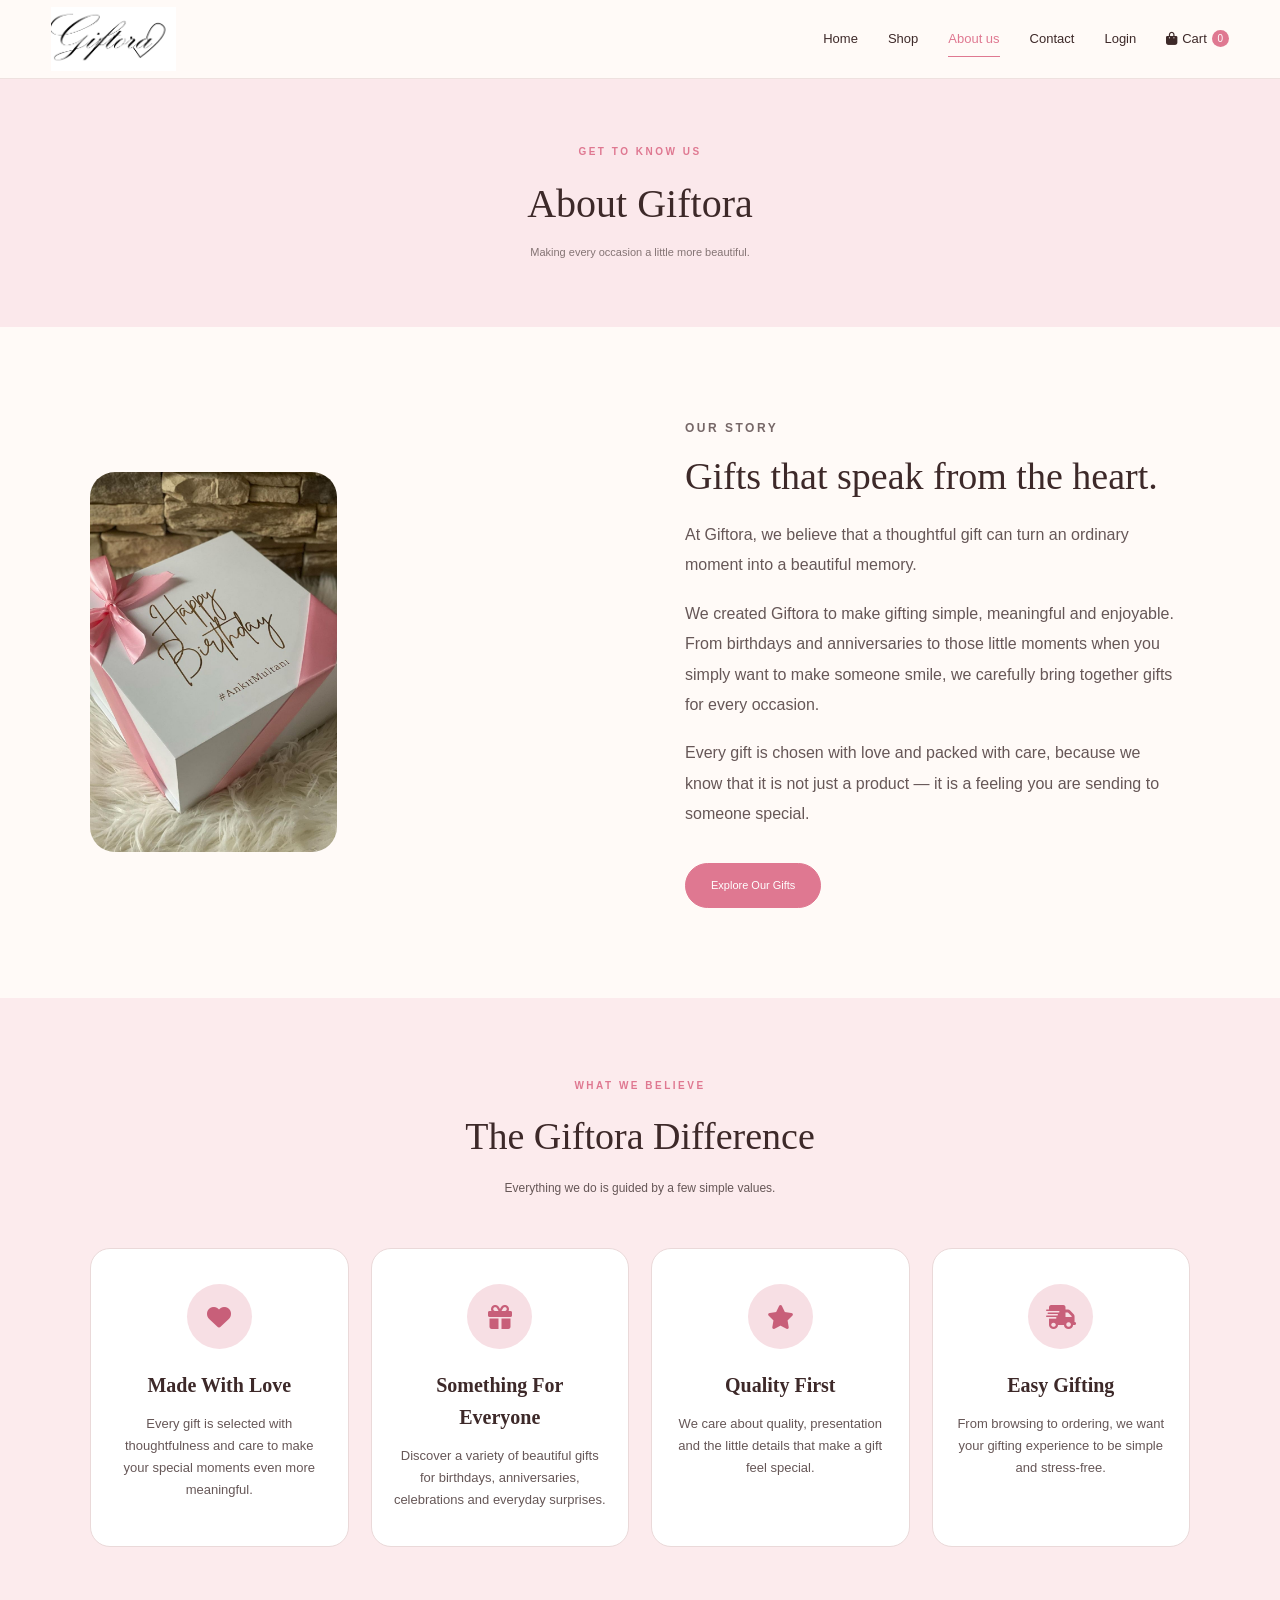
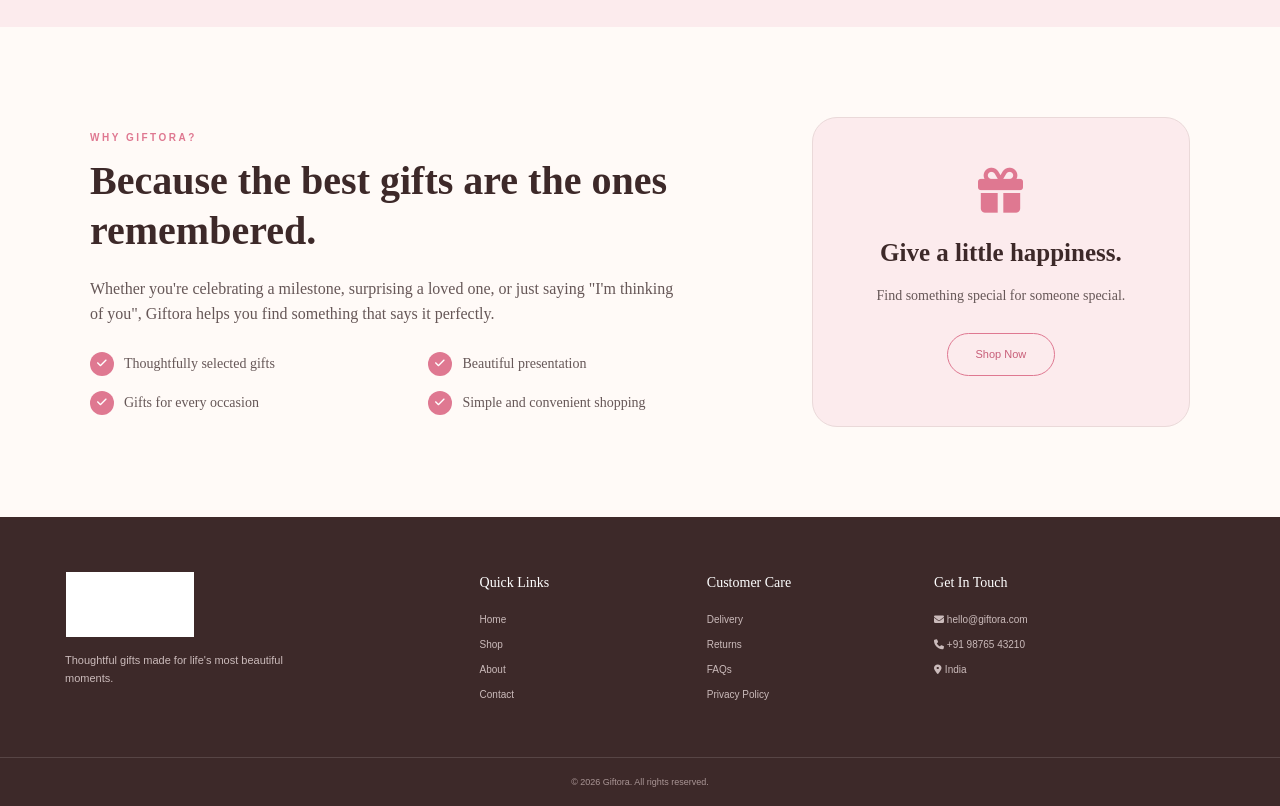
==== commit ad755d10: "Add files via upload" ====
--- a/about.html
+++ b/about.html
@@ -29,7 +29,7 @@
     <div class="nav-container">
 
         <a href="index.html" class="logo">
-            <img src="images/logo.png"
+            <img src="logo.png"
                  alt="Giftora Logo">
         </a>
 
@@ -113,7 +113,7 @@
 
     <div class="about-image">
 
-        <img src="images/gift.jpg"
+        <img src="gift.jpg"
              alt="Beautiful Gift Box">
 
     </div>
@@ -403,7 +403,7 @@
 
         <div class="footer-brand">
 
-            <img src="images/logo.png"
+            <img src="logo.png"
                  alt="Giftora Logo">
 
             <p>
